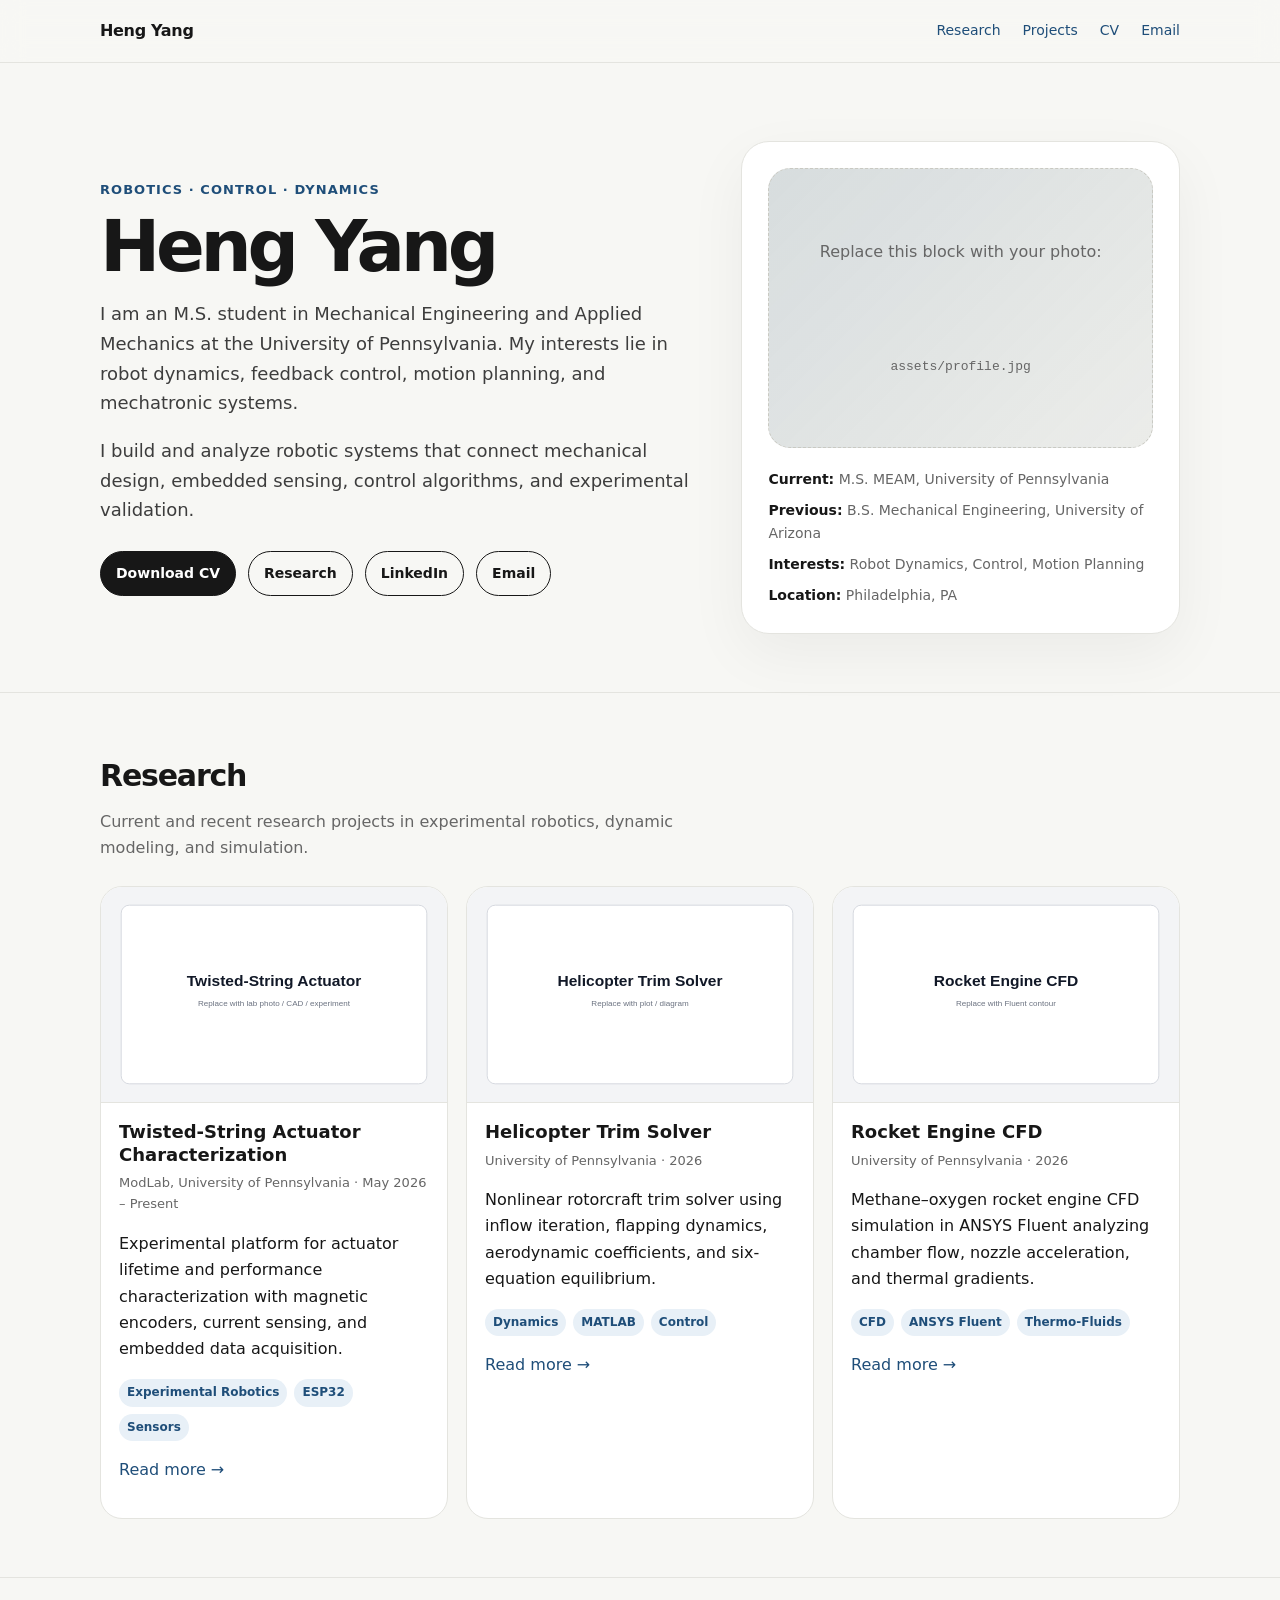
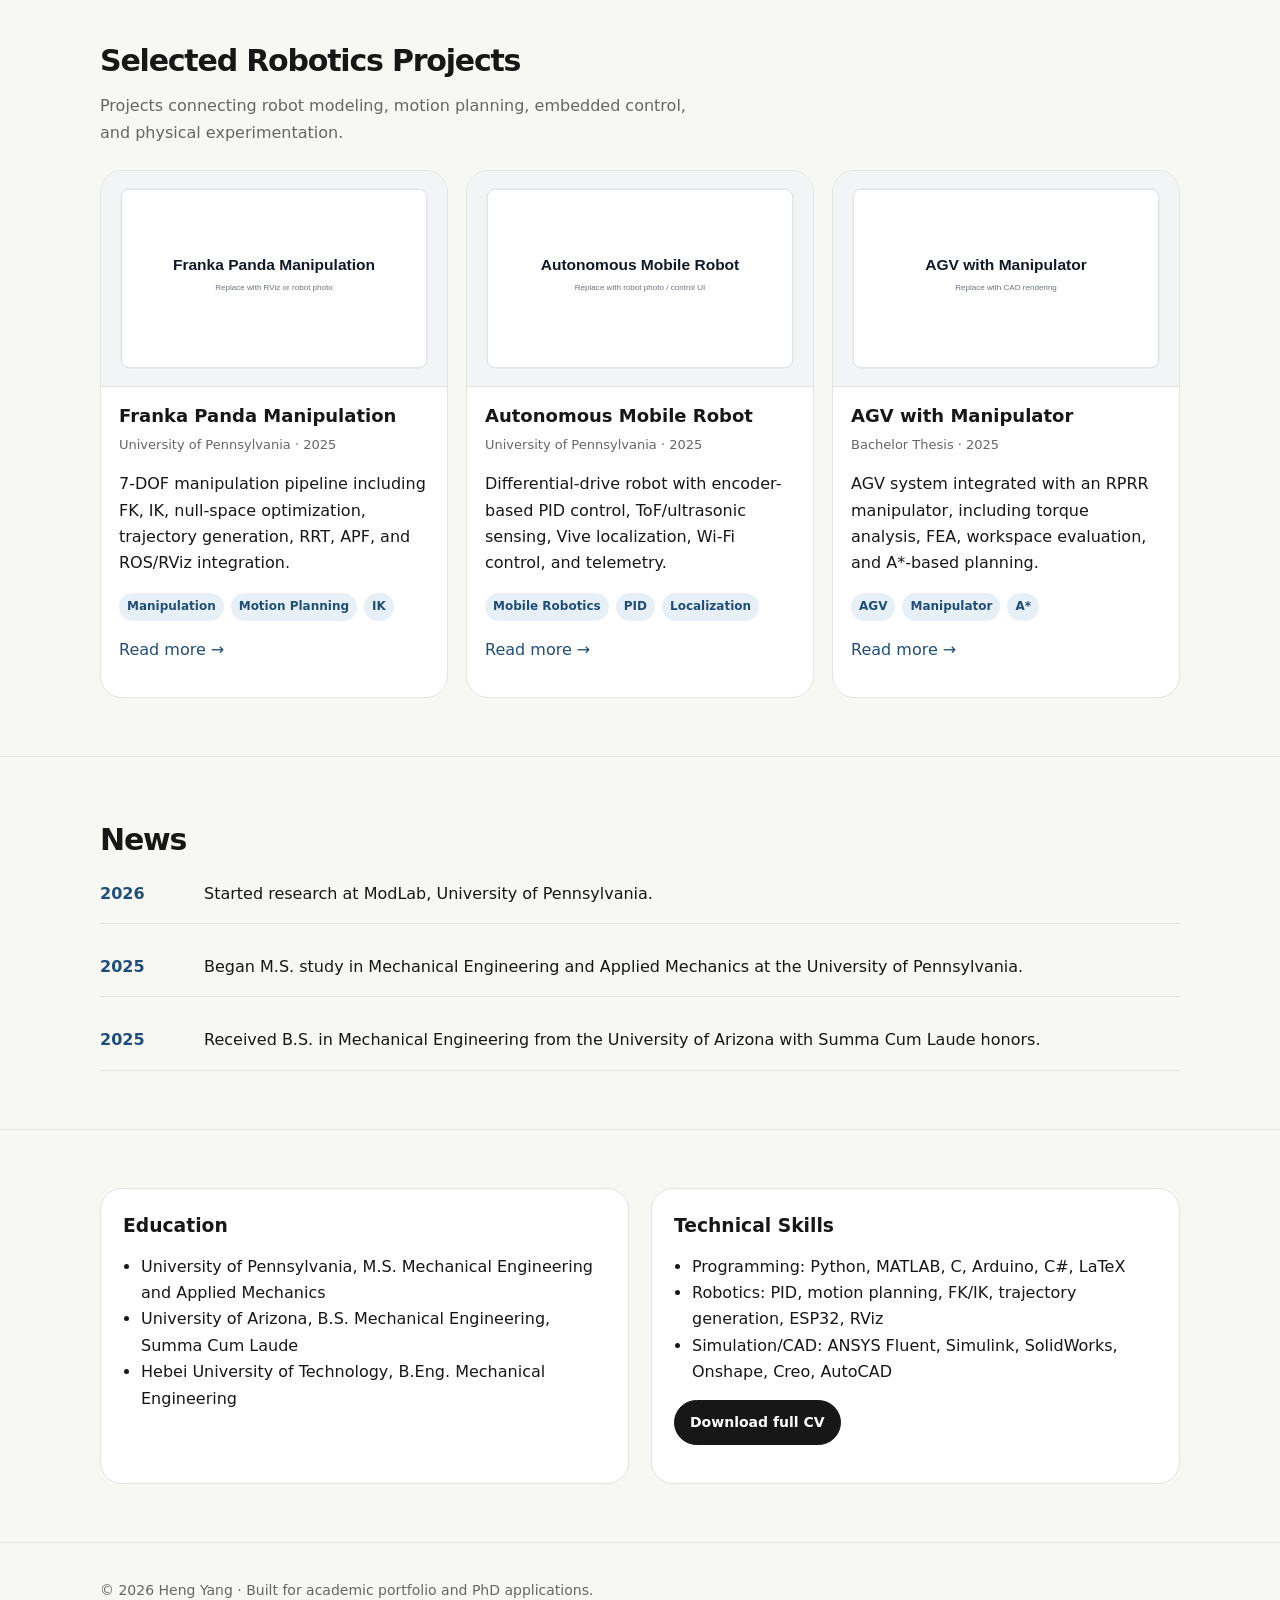
==== index.html @ eca5621d "Add files via upload" ====
<!DOCTYPE html>
<html lang="en">
<head>
  <meta charset="UTF-8" />
  <meta name="viewport" content="width=device-width, initial-scale=1.0" />
  <title>Heng Yang</title>
  <meta name="description" content="Heng Yang — M.S. student at the University of Pennsylvania interested in robot dynamics, feedback control, motion planning, and robotic systems." />
  <link rel="stylesheet" href="style.css" />
</head>
<body>
  <nav class="nav">
    <div class="container nav-inner">
      <a class="brand" href="index.html">Heng Yang</a>
      <div class="nav-links">
        <a href="#research">Research</a>
        <a href="#projects">Projects</a>
        <a href="#cv">CV</a>
        <a href="mailto:yangh94@seas.upenn.edu">Email</a>
      </div>
    </div>
  </nav>

  <header class="hero">
    <div class="container hero-grid">
      <div>
        <div class="eyebrow">Robotics · Control · Dynamics</div>
        <h1>Heng Yang</h1>
        <p>
          I am an M.S. student in Mechanical Engineering and Applied Mechanics at the University of Pennsylvania.
          My interests lie in robot dynamics, feedback control, motion planning, and mechatronic systems.
        </p>
        <p>
          I build and analyze robotic systems that connect mechanical design, embedded sensing, control algorithms,
          and experimental validation.
        </p>
        <div class="button-row">
          <a class="button primary" href="assets/CV_HY.pdf">Download CV</a>
          <a class="button" href="#research">Research</a>
          <a class="button" href="https://www.linkedin.com/in/heng-yang0014">LinkedIn</a>
          <a class="button" href="mailto:yangh94@seas.upenn.edu">Email</a>
        </div>
      </div>

      <aside class="profile-card">
        <div class="profile-photo">
          Replace this block with your photo:<br>
          <code>assets/profile.jpg</code>
        </div>
        <div class="info-list">
          <div><strong>Current:</strong> M.S. MEAM, University of Pennsylvania</div>
          <div><strong>Previous:</strong> B.S. Mechanical Engineering, University of Arizona</div>
          <div><strong>Interests:</strong> Robot Dynamics, Control, Motion Planning</div>
          <div><strong>Location:</strong> Philadelphia, PA</div>
        </div>
      </aside>
    </div>
  </header>

  <main>
    <section class="section" id="research">
      <div class="container">
        <div class="section-head">
          <div>
            <h2>Research</h2>
            <p class="section-kicker">Current and recent research projects in experimental robotics, dynamic modeling, and simulation.</p>
          </div>
        </div>

        <div class="grid">
          <article class="card">
            <img src="assets/tsa.svg" alt="Twisted-string actuator project placeholder" />
            <div class="card-body">
              <h3>Twisted-String Actuator Characterization</h3>
              <p class="meta">ModLab, University of Pennsylvania · May 2026 – Present</p>
              <p>Experimental platform for actuator lifetime and performance characterization with magnetic encoders, current sensing, and embedded data acquisition.</p>
              <div class="tags">
                <span class="tag">Experimental Robotics</span><span class="tag">ESP32</span><span class="tag">Sensors</span>
              </div>
              <p><a href="projects/twisted-string-actuator.html">Read more →</a></p>
            </div>
          </article>

          <article class="card">
            <img src="assets/helicopter.svg" alt="Helicopter trim solver placeholder" />
            <div class="card-body">
              <h3>Helicopter Trim Solver</h3>
              <p class="meta">University of Pennsylvania · 2026</p>
              <p>Nonlinear rotorcraft trim solver using inflow iteration, flapping dynamics, aerodynamic coefficients, and six-equation equilibrium.</p>
              <div class="tags">
                <span class="tag">Dynamics</span><span class="tag">MATLAB</span><span class="tag">Control</span>
              </div>
              <p><a href="projects/helicopter-trim.html">Read more →</a></p>
            </div>
          </article>

          <article class="card">
            <img src="assets/rocket.svg" alt="Rocket CFD placeholder" />
            <div class="card-body">
              <h3>Rocket Engine CFD</h3>
              <p class="meta">University of Pennsylvania · 2026</p>
              <p>Methane–oxygen rocket engine CFD simulation in ANSYS Fluent analyzing chamber flow, nozzle acceleration, and thermal gradients.</p>
              <div class="tags">
                <span class="tag">CFD</span><span class="tag">ANSYS Fluent</span><span class="tag">Thermo-Fluids</span>
              </div>
              <p><a href="projects/rocket-cfd.html">Read more →</a></p>
            </div>
          </article>
        </div>
      </div>
    </section>

    <section class="section" id="projects">
      <div class="container">
        <div class="section-head">
          <div>
            <h2>Selected Robotics Projects</h2>
            <p class="section-kicker">Projects connecting robot modeling, motion planning, embedded control, and physical experimentation.</p>
          </div>
        </div>

        <div class="grid">
          <article class="card">
            <img src="assets/panda.svg" alt="Franka Panda placeholder" />
            <div class="card-body">
              <h3>Franka Panda Manipulation</h3>
              <p class="meta">University of Pennsylvania · 2025</p>
              <p>7-DOF manipulation pipeline including FK, IK, null-space optimization, trajectory generation, RRT, APF, and ROS/RViz integration.</p>
              <div class="tags">
                <span class="tag">Manipulation</span><span class="tag">Motion Planning</span><span class="tag">IK</span>
              </div>
              <p><a href="projects/franka-panda.html">Read more →</a></p>
            </div>
          </article>

          <article class="card">
            <img src="assets/mobile_robot.svg" alt="Mobile robot placeholder" />
            <div class="card-body">
              <h3>Autonomous Mobile Robot</h3>
              <p class="meta">University of Pennsylvania · 2025</p>
              <p>Differential-drive robot with encoder-based PID control, ToF/ultrasonic sensing, Vive localization, Wi-Fi control, and telemetry.</p>
              <div class="tags">
                <span class="tag">Mobile Robotics</span><span class="tag">PID</span><span class="tag">Localization</span>
              </div>
              <p><a href="projects/mobile-robot.html">Read more →</a></p>
            </div>
          </article>

          <article class="card">
            <img src="assets/agv.svg" alt="AGV project placeholder" />
            <div class="card-body">
              <h3>AGV with Manipulator</h3>
              <p class="meta">Bachelor Thesis · 2025</p>
              <p>AGV system integrated with an RPRR manipulator, including torque analysis, FEA, workspace evaluation, and A*-based planning.</p>
              <div class="tags">
                <span class="tag">AGV</span><span class="tag">Manipulator</span><span class="tag">A*</span>
              </div>
              <p><a href="projects/agv-manipulator.html">Read more →</a></p>
            </div>
          </article>
        </div>
      </div>
    </section>

    <section class="section" id="news">
      <div class="container">
        <h2>News</h2>
        <div class="timeline">
          <div class="news-item">
            <div class="news-date">2026</div>
            <div>Started research at ModLab, University of Pennsylvania.</div>
          </div>
          <div class="news-item">
            <div class="news-date">2025</div>
            <div>Began M.S. study in Mechanical Engineering and Applied Mechanics at the University of Pennsylvania.</div>
          </div>
          <div class="news-item">
            <div class="news-date">2025</div>
            <div>Received B.S. in Mechanical Engineering from the University of Arizona with Summa Cum Laude honors.</div>
          </div>
        </div>
      </div>
    </section>

    <section class="section" id="cv">
      <div class="container two-col">
        <div class="panel">
          <h3>Education</h3>
          <ul class="clean">
            <li>University of Pennsylvania, M.S. Mechanical Engineering and Applied Mechanics</li>
            <li>University of Arizona, B.S. Mechanical Engineering, Summa Cum Laude</li>
            <li>Hebei University of Technology, B.Eng. Mechanical Engineering</li>
          </ul>
        </div>
        <div class="panel">
          <h3>Technical Skills</h3>
          <ul class="clean">
            <li>Programming: Python, MATLAB, C, Arduino, C#, LaTeX</li>
            <li>Robotics: PID, motion planning, FK/IK, trajectory generation, ESP32, RViz</li>
            <li>Simulation/CAD: ANSYS Fluent, Simulink, SolidWorks, Onshape, Creo, AutoCAD</li>
          </ul>
          <p style="margin-top:14px;"><a class="button primary" href="assets/CV_HY.pdf">Download full CV</a></p>
        </div>
      </div>
    </section>
  </main>

  <footer class="footer">
    <div class="container">© 2026 Heng Yang · Built for academic portfolio and PhD applications.</div>
  </footer>
</body>
</html>
---- style.css ----
:root {
  --bg: #f7f7f4;
  --panel: #ffffff;
  --text: #171717;
  --muted: #666666;
  --line: #e4e4df;
  --accent: #1f4e79;
  --accent-soft: #e8f0f7;
  --max: 1080px;
}

* { box-sizing: border-box; }

html { scroll-behavior: smooth; }

body {
  margin: 0;
  font-family: Inter, ui-sans-serif, system-ui, -apple-system, BlinkMacSystemFont, "Segoe UI", Arial, sans-serif;
  color: var(--text);
  background: var(--bg);
  line-height: 1.65;
}

a { color: var(--accent); text-decoration: none; }
a:hover { text-decoration: underline; }

.container {
  width: min(var(--max), calc(100% - 40px));
  margin: 0 auto;
}

.nav {
  position: sticky;
  top: 0;
  z-index: 20;
  backdrop-filter: blur(12px);
  background: rgba(247, 247, 244, 0.88);
  border-bottom: 1px solid var(--line);
}

.nav-inner {
  height: 62px;
  display: flex;
  align-items: center;
  justify-content: space-between;
}

.brand {
  font-weight: 800;
  letter-spacing: -0.02em;
  color: var(--text);
}

.nav-links {
  display: flex;
  gap: 22px;
  font-size: 14px;
}

.hero {
  padding: 78px 0 58px;
  border-bottom: 1px solid var(--line);
}

.hero-grid {
  display: grid;
  grid-template-columns: 1.15fr 0.85fr;
  gap: 48px;
  align-items: center;
}

.eyebrow {
  color: var(--accent);
  font-weight: 700;
  margin-bottom: 10px;
  text-transform: uppercase;
  letter-spacing: 0.08em;
  font-size: 13px;
}

h1 {
  font-size: clamp(42px, 7vw, 72px);
  line-height: 0.98;
  letter-spacing: -0.06em;
  margin: 0 0 18px;
}

.hero p {
  font-size: 18px;
  color: #3d3d3d;
  max-width: 720px;
}

.button-row {
  display: flex;
  flex-wrap: wrap;
  gap: 12px;
  margin-top: 26px;
}

.button {
  display: inline-flex;
  align-items: center;
  border: 1px solid var(--text);
  color: var(--text);
  padding: 10px 15px;
  border-radius: 999px;
  font-weight: 650;
  font-size: 14px;
  background: transparent;
}

.button.primary {
  background: var(--text);
  color: white;
}

.button:hover {
  text-decoration: none;
  transform: translateY(-1px);
}

.profile-card {
  background: var(--panel);
  border: 1px solid var(--line);
  border-radius: 28px;
  padding: 26px;
  box-shadow: 0 20px 60px rgba(0,0,0,0.05);
}

.profile-photo {
  height: 280px;
  border-radius: 22px;
  background:
    linear-gradient(135deg, rgba(31,78,121,0.12), rgba(31,78,121,0.02)),
    #f0f0ec;
  border: 1px dashed #c9c9c2;
  display: grid;
  place-items: center;
  color: var(--muted);
  text-align: center;
  padding: 24px;
  margin-bottom: 20px;
}

.info-list {
  display: grid;
  gap: 8px;
  font-size: 14px;
  color: var(--muted);
}

.info-list strong { color: var(--text); }

.section {
  padding: 58px 0;
  border-bottom: 1px solid var(--line);
}

.section-head {
  display: flex;
  justify-content: space-between;
  gap: 30px;
  align-items: end;
  margin-bottom: 24px;
}

h2 {
  font-size: 30px;
  margin: 0;
  letter-spacing: -0.04em;
}

.section-kicker {
  color: var(--muted);
  max-width: 620px;
  margin: 8px 0 0;
}

.grid {
  display: grid;
  grid-template-columns: repeat(3, 1fr);
  gap: 18px;
}

.card {
  background: var(--panel);
  border: 1px solid var(--line);
  border-radius: 22px;
  overflow: hidden;
  transition: transform 0.15s ease, box-shadow 0.15s ease;
}

.card:hover {
  transform: translateY(-3px);
  box-shadow: 0 20px 45px rgba(0,0,0,0.06);
}

.card img {
  width: 100%;
  aspect-ratio: 16 / 10;
  object-fit: cover;
  display: block;
  border-bottom: 1px solid var(--line);
}

.card-body {
  padding: 18px;
}

.card h3 {
  margin: 0 0 6px;
  font-size: 18px;
  line-height: 1.25;
}

.meta {
  color: var(--muted);
  font-size: 13px;
  margin: 0 0 10px;
}

.tags {
  display: flex;
  flex-wrap: wrap;
  gap: 7px;
  margin-top: 12px;
}

.tag {
  background: var(--accent-soft);
  color: var(--accent);
  font-size: 12px;
  padding: 4px 8px;
  border-radius: 999px;
  font-weight: 650;
}

.timeline {
  display: grid;
  gap: 14px;
}

.news-item {
  display: grid;
  grid-template-columns: 88px 1fr;
  gap: 16px;
  padding: 16px 0;
  border-bottom: 1px solid var(--line);
}

.news-date {
  color: var(--accent);
  font-weight: 800;
}

.two-col {
  display: grid;
  grid-template-columns: 1fr 1fr;
  gap: 22px;
}

.panel {
  background: var(--panel);
  border: 1px solid var(--line);
  border-radius: 22px;
  padding: 22px;
}

.panel h3 {
  margin: 0 0 12px;
}

ul.clean {
  padding-left: 18px;
  margin: 0;
}

.footer {
  padding: 36px 0;
  color: var(--muted);
  font-size: 14px;
}

.project-hero {
  padding: 56px 0 32px;
}

.project-title {
  font-size: clamp(34px, 6vw, 58px);
  max-width: 900px;
}

.project-img {
  width: 100%;
  border-radius: 24px;
  border: 1px solid var(--line);
  margin: 18px 0 30px;
}

.project-layout {
  display: grid;
  grid-template-columns: 260px 1fr;
  gap: 38px;
  align-items: start;
}

.sidebar {
  position: sticky;
  top: 88px;
  background: var(--panel);
  border: 1px solid var(--line);
  border-radius: 20px;
  padding: 18px;
  font-size: 14px;
}

.sidebar a {
  display: block;
  padding: 6px 0;
}

.content-section {
  background: var(--panel);
  border: 1px solid var(--line);
  border-radius: 22px;
  padding: 24px;
  margin-bottom: 18px;
}

.content-section h2 {
  font-size: 24px;
  margin-bottom: 10px;
}

@media (max-width: 850px) {
  .hero-grid, .grid, .two-col, .project-layout {
    grid-template-columns: 1fr;
  }

  .nav-links {
    gap: 12px;
    font-size: 13px;
  }

  .profile-photo {
    height: 220px;
  }

  .sidebar {
    position: static;
  }
}
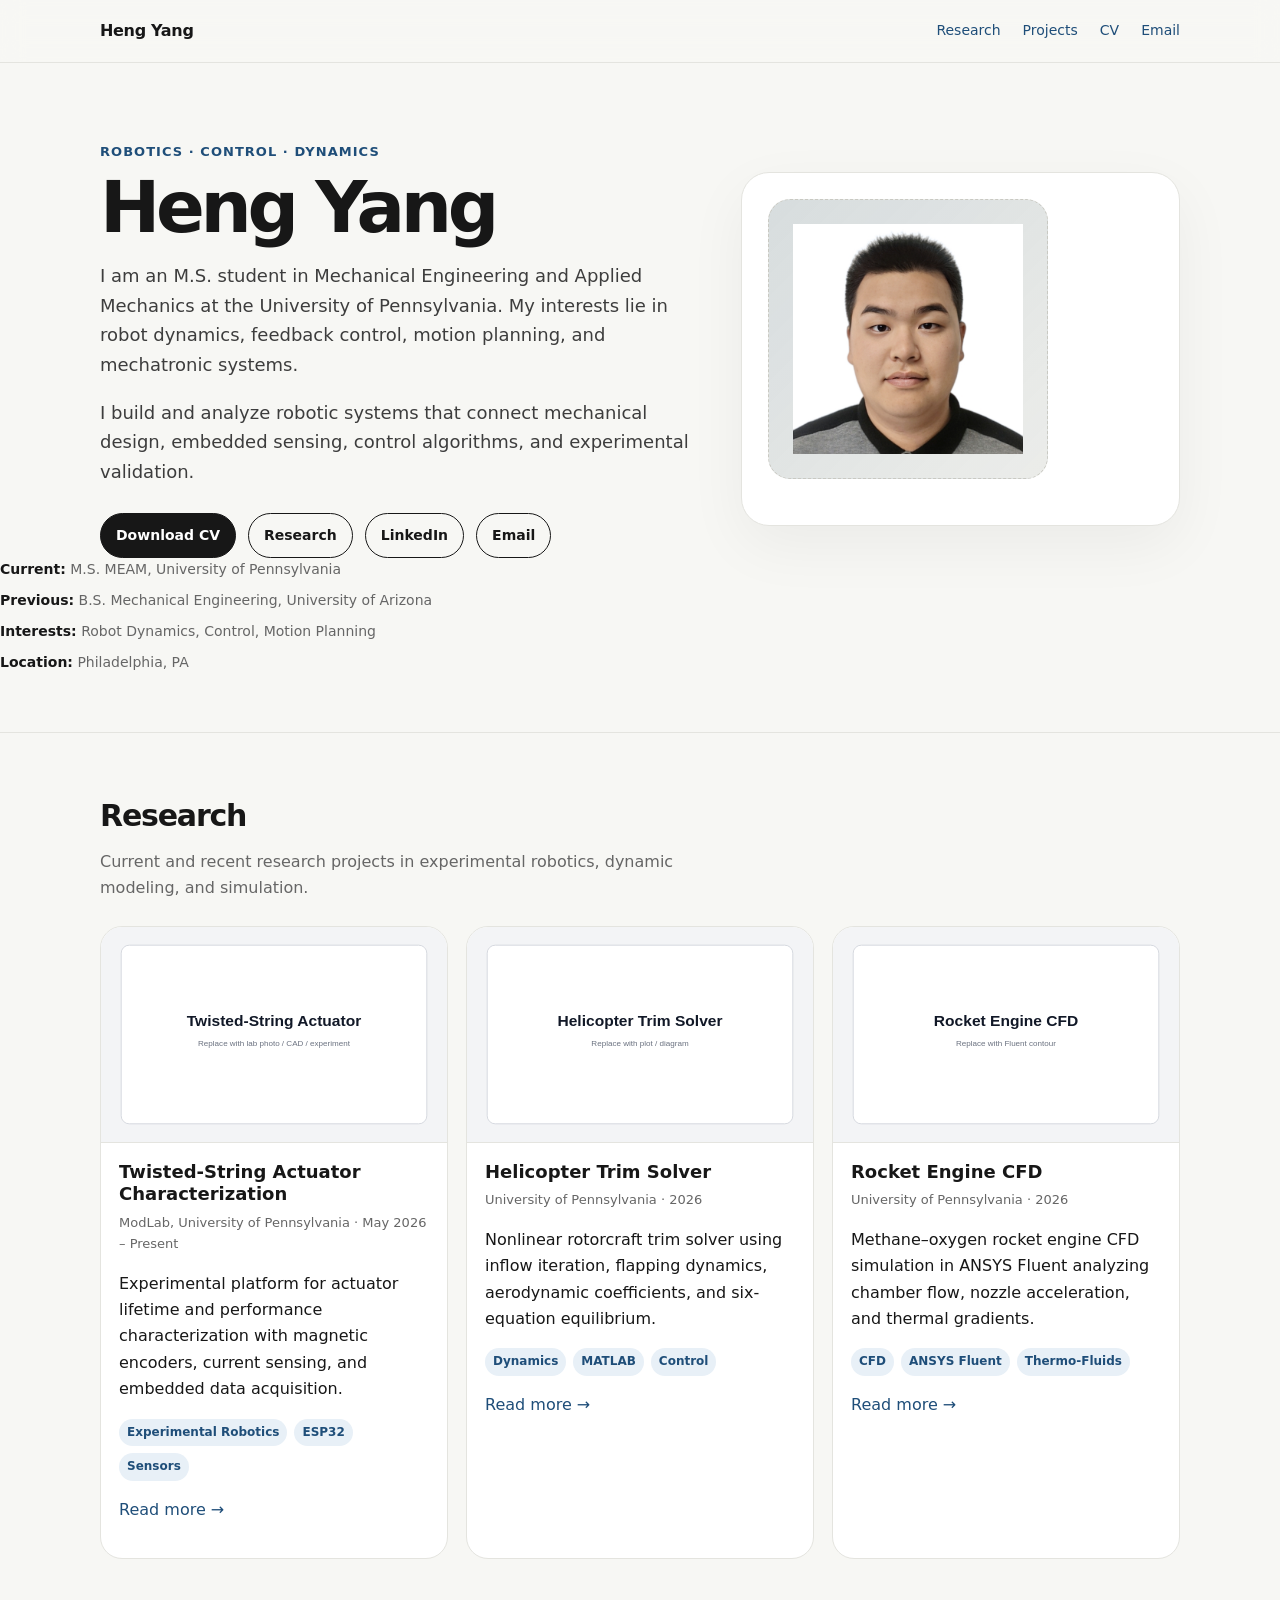
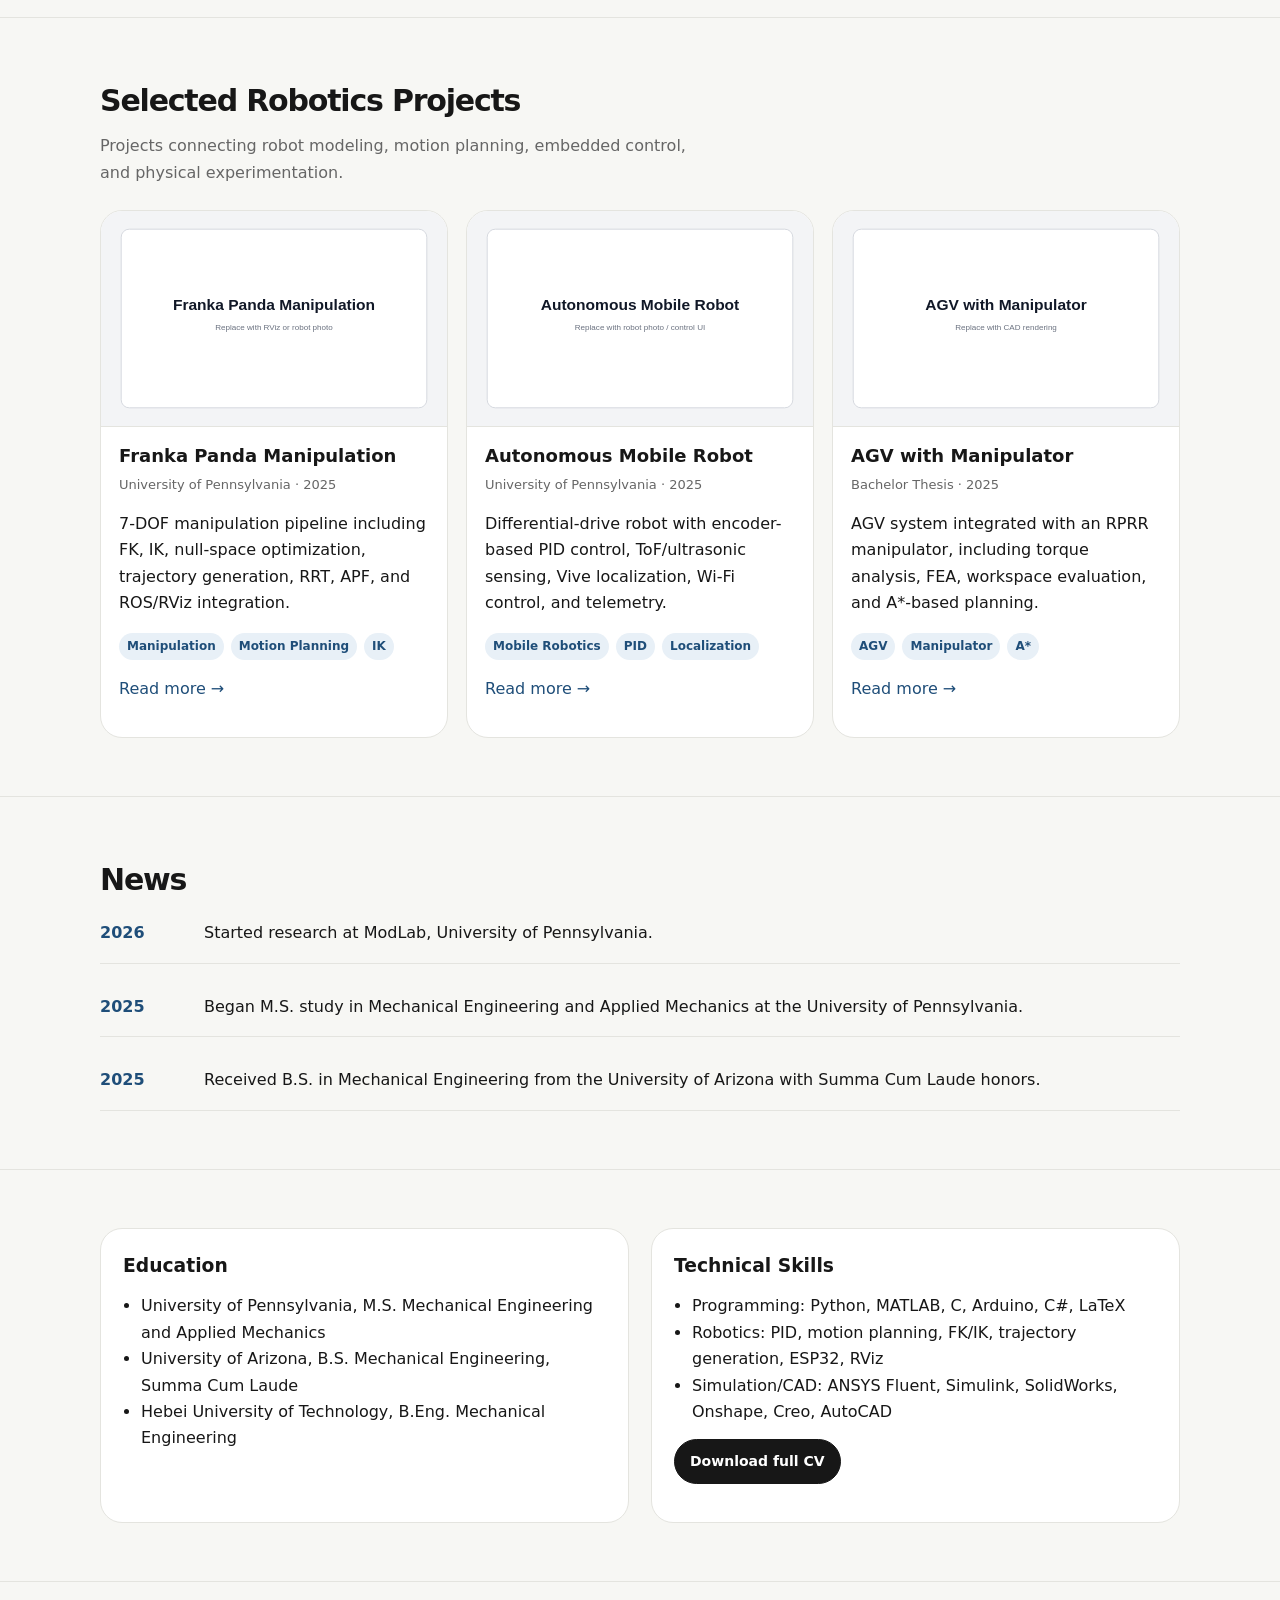
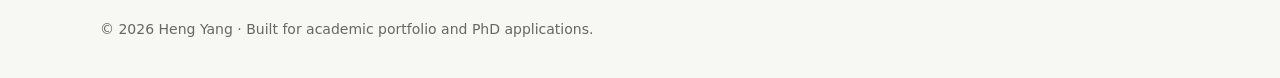
==== commit ca9cc3c6: "Update index.html" ====
--- a/index.html
+++ b/index.html
@@ -42,9 +42,9 @@
       </div>
 
       <aside class="profile-card">
-        <div class="profile-photo">
-          Replace this block with your photo:<br>
-          <code>assets/profile.jpg</code>
+      <img class="profile-photo"
+           src="assets/profile.jpg"
+           alt="Heng Yang">
         </div>
         <div class="info-list">
           <div><strong>Current:</strong> M.S. MEAM, University of Pennsylvania</div>
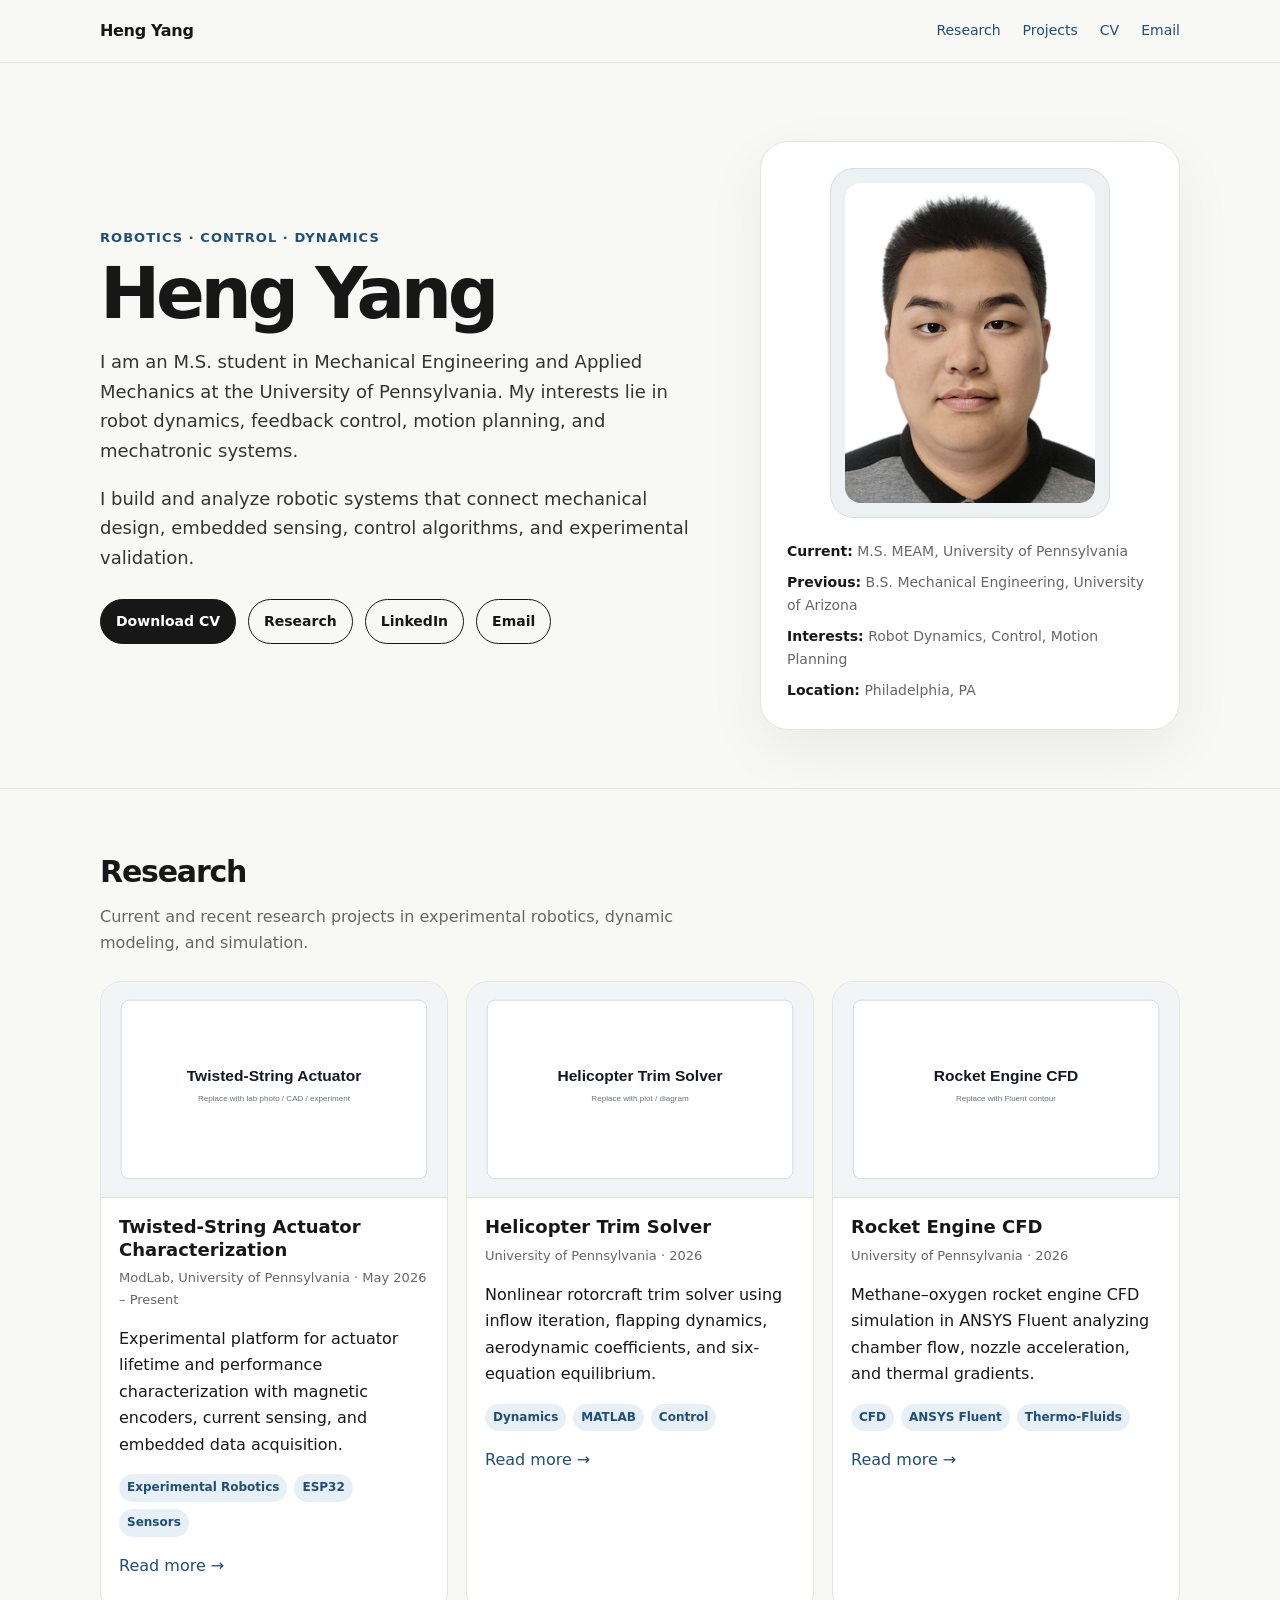
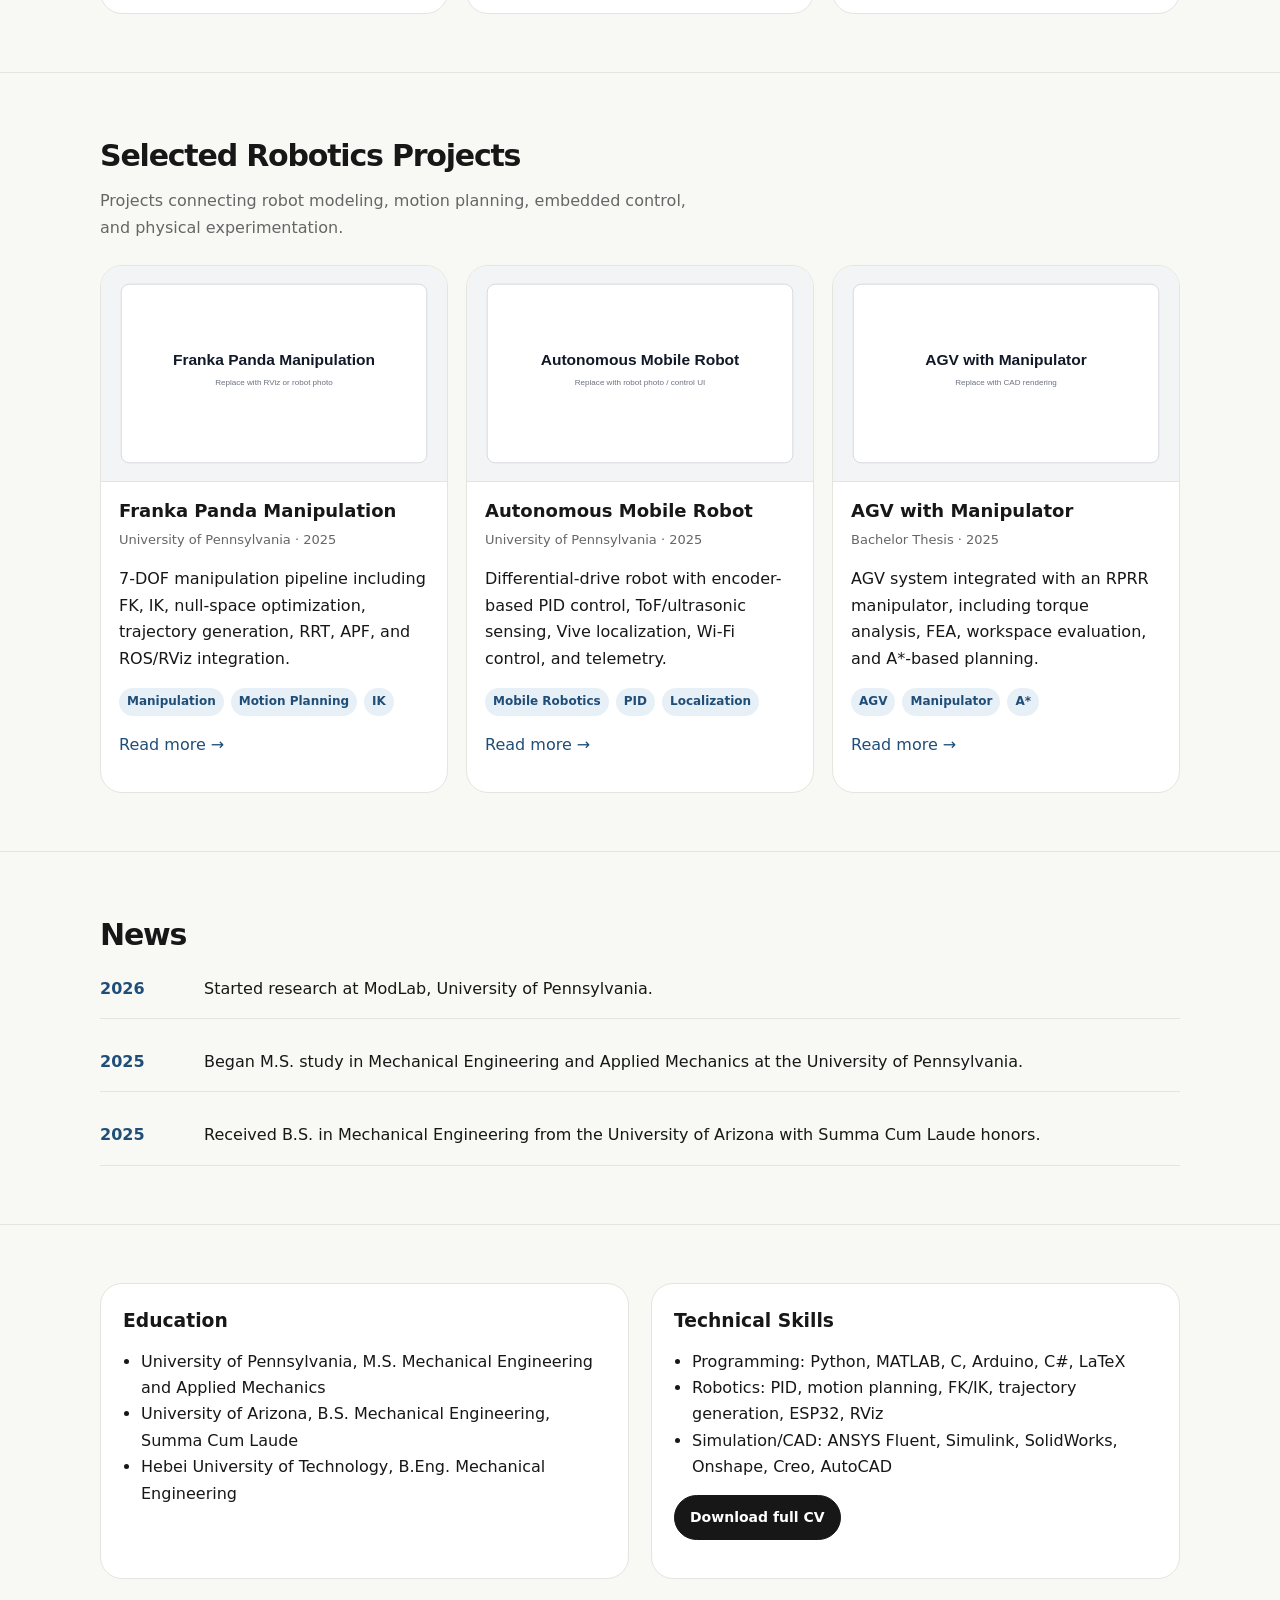
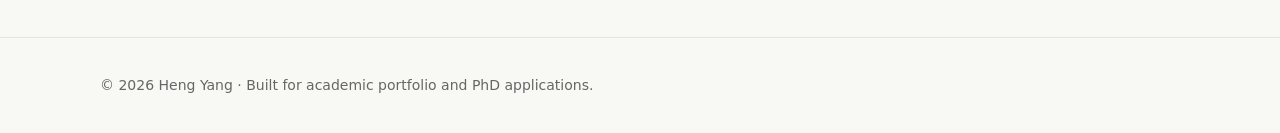
==== commit 1f09b2c3: "Add files via upload" ====
--- a/index.html
+++ b/index.html
@@ -42,9 +42,8 @@
       </div>
 
       <aside class="profile-card">
-      <img class="profile-photo"
-           src="assets/profile.jpg"
-           alt="Heng Yang">
+        <div class="portrait-frame">
+          <img src="assets/profile.jpg" alt="Heng Yang" onerror="this.onerror=null; this.src='assets/profile-placeholder.svg';">
         </div>
         <div class="info-list">
           <div><strong>Current:</strong> M.S. MEAM, University of Pennsylvania</div>
--- a/style.css
+++ b/style.css
@@ -1,9 +1,9 @@
 :root {
-  --bg: #f7f7f4;
+  --bg: #f8f8f5;
   --panel: #ffffff;
   --text: #171717;
   --muted: #666666;
-  --line: #e4e4df;
+  --line: #e5e5df;
   --accent: #1f4e79;
   --accent-soft: #e8f0f7;
   --max: 1080px;
@@ -34,7 +34,7 @@
   top: 0;
   z-index: 20;
   backdrop-filter: blur(12px);
-  background: rgba(247, 247, 244, 0.88);
+  background: rgba(248, 248, 245, 0.9);
   border-bottom: 1px solid var(--line);
 }
 
@@ -64,14 +64,14 @@
 
 .hero-grid {
   display: grid;
-  grid-template-columns: 1.15fr 0.85fr;
-  gap: 48px;
+  grid-template-columns: minmax(0, 1.15fr) minmax(320px, 0.85fr);
+  gap: 52px;
   align-items: center;
 }
 
 .eyebrow {
   color: var(--accent);
-  font-weight: 700;
+  font-weight: 800;
   margin-bottom: 10px;
   text-transform: uppercase;
   letter-spacing: 0.08em;
@@ -79,7 +79,7 @@
 }
 
 h1 {
-  font-size: clamp(42px, 7vw, 72px);
+  font-size: clamp(44px, 7vw, 72px);
   line-height: 0.98;
   letter-spacing: -0.06em;
   margin: 0 0 18px;
@@ -87,7 +87,7 @@
 
 .hero p {
   font-size: 18px;
-  color: #3d3d3d;
+  color: #333;
   max-width: 720px;
 }
 
@@ -105,7 +105,7 @@
   color: var(--text);
   padding: 10px 15px;
   border-radius: 999px;
-  font-weight: 650;
+  font-weight: 700;
   font-size: 14px;
   background: transparent;
 }
@@ -125,29 +125,46 @@
   border: 1px solid var(--line);
   border-radius: 28px;
   padding: 26px;
-  box-shadow: 0 20px 60px rgba(0,0,0,0.05);
-}
-
-.profile-photo {
-  height: 280px;
-  border-radius: 22px;
-  background:
-    linear-gradient(135deg, rgba(31,78,121,0.12), rgba(31,78,121,0.02)),
-    #f0f0ec;
-  border: 1px dashed #c9c9c2;
-  display: grid;
-  place-items: center;
+  box-shadow: 0 20px 60px rgba(0,0,0,0.06);
+  width: 100%;
+  max-width: 420px;
+  justify-self: end;
+}
+
+.portrait-frame {
+  width: 100%;
+  max-width: 280px;
+  aspect-ratio: 4 / 5;
+  margin: 0 auto 22px;
+  padding: 14px;
+  border-radius: 24px;
+  background: #eef1f3;
+  border: 1px solid #d9dddf;
+  display: flex;
+  align-items: center;
+  justify-content: center;
+  overflow: hidden;
+}
+
+.portrait-frame img {
+  width: 100%;
+  height: 100%;
+  display: block;
+  object-fit: cover;
+  object-position: center;
+  border-radius: 16px;
+  background: white;
+}
+
+.info-list {
+  display: grid;
+  gap: 8px;
+  font-size: 14px;
   color: var(--muted);
-  text-align: center;
-  padding: 24px;
-  margin-bottom: 20px;
-}
-
-.info-list {
-  display: grid;
-  gap: 8px;
-  font-size: 14px;
-  color: var(--muted);
+}
+
+.info-list div {
+  overflow-wrap: anywhere;
 }
 
 .info-list strong { color: var(--text); }
@@ -179,7 +196,7 @@
 
 .grid {
   display: grid;
-  grid-template-columns: repeat(3, 1fr);
+  grid-template-columns: repeat(3, minmax(0, 1fr));
   gap: 18px;
 }
 
@@ -233,7 +250,7 @@
   font-size: 12px;
   padding: 4px 8px;
   border-radius: 999px;
-  font-weight: 650;
+  font-weight: 700;
 }
 
 .timeline {
@@ -333,9 +350,14 @@
   margin-bottom: 10px;
 }
 
-@media (max-width: 850px) {
+@media (max-width: 900px) {
   .hero-grid, .grid, .two-col, .project-layout {
     grid-template-columns: 1fr;
+  }
+
+  .profile-card {
+    justify-self: start;
+    max-width: 520px;
   }
 
   .nav-links {
@@ -343,11 +365,29 @@
     font-size: 13px;
   }
 
-  .profile-photo {
-    height: 220px;
-  }
-
   .sidebar {
     position: static;
   }
 }
+
+@media (max-width: 560px) {
+  .container {
+    width: min(100% - 28px, var(--max));
+  }
+
+  h1 {
+    font-size: 40px;
+  }
+
+  .hero {
+    padding-top: 42px;
+  }
+
+  .nav-links {
+    display: none;
+  }
+
+  .portrait-frame {
+    max-width: 240px;
+  }
+}
